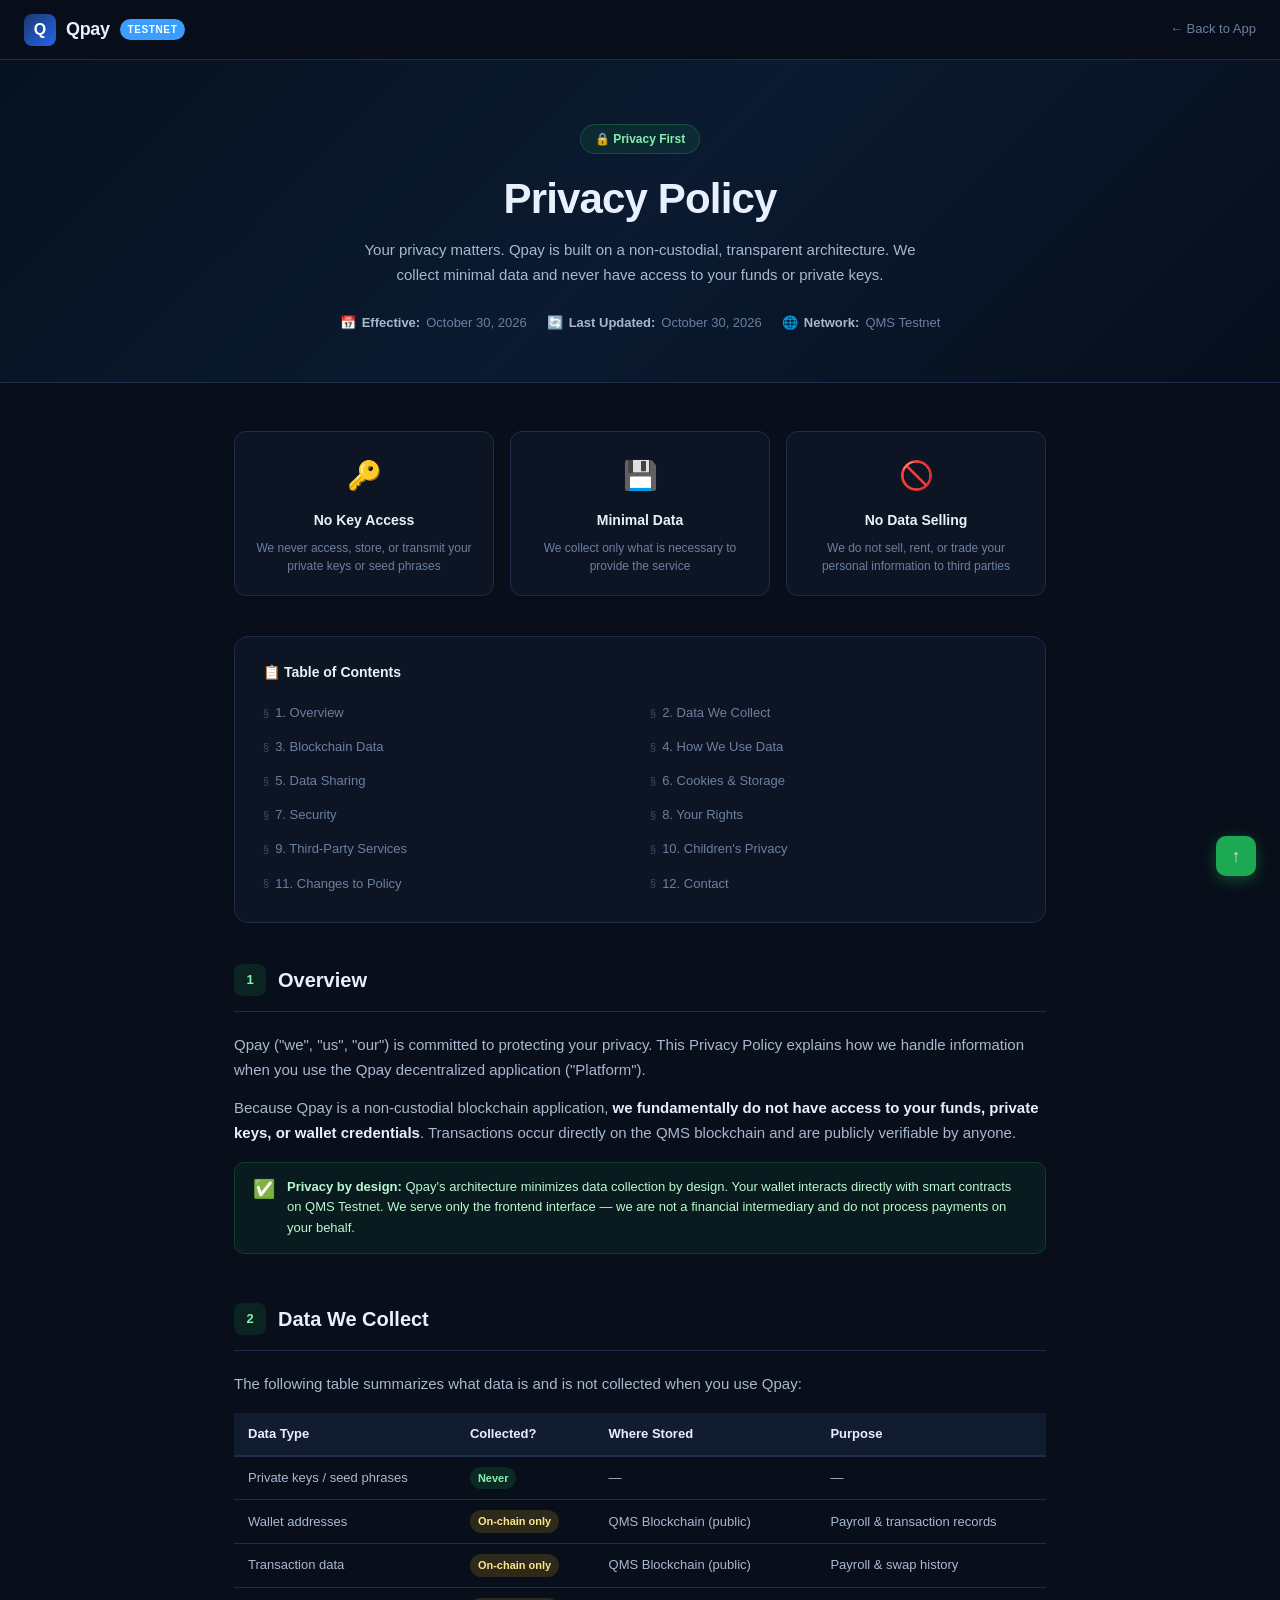
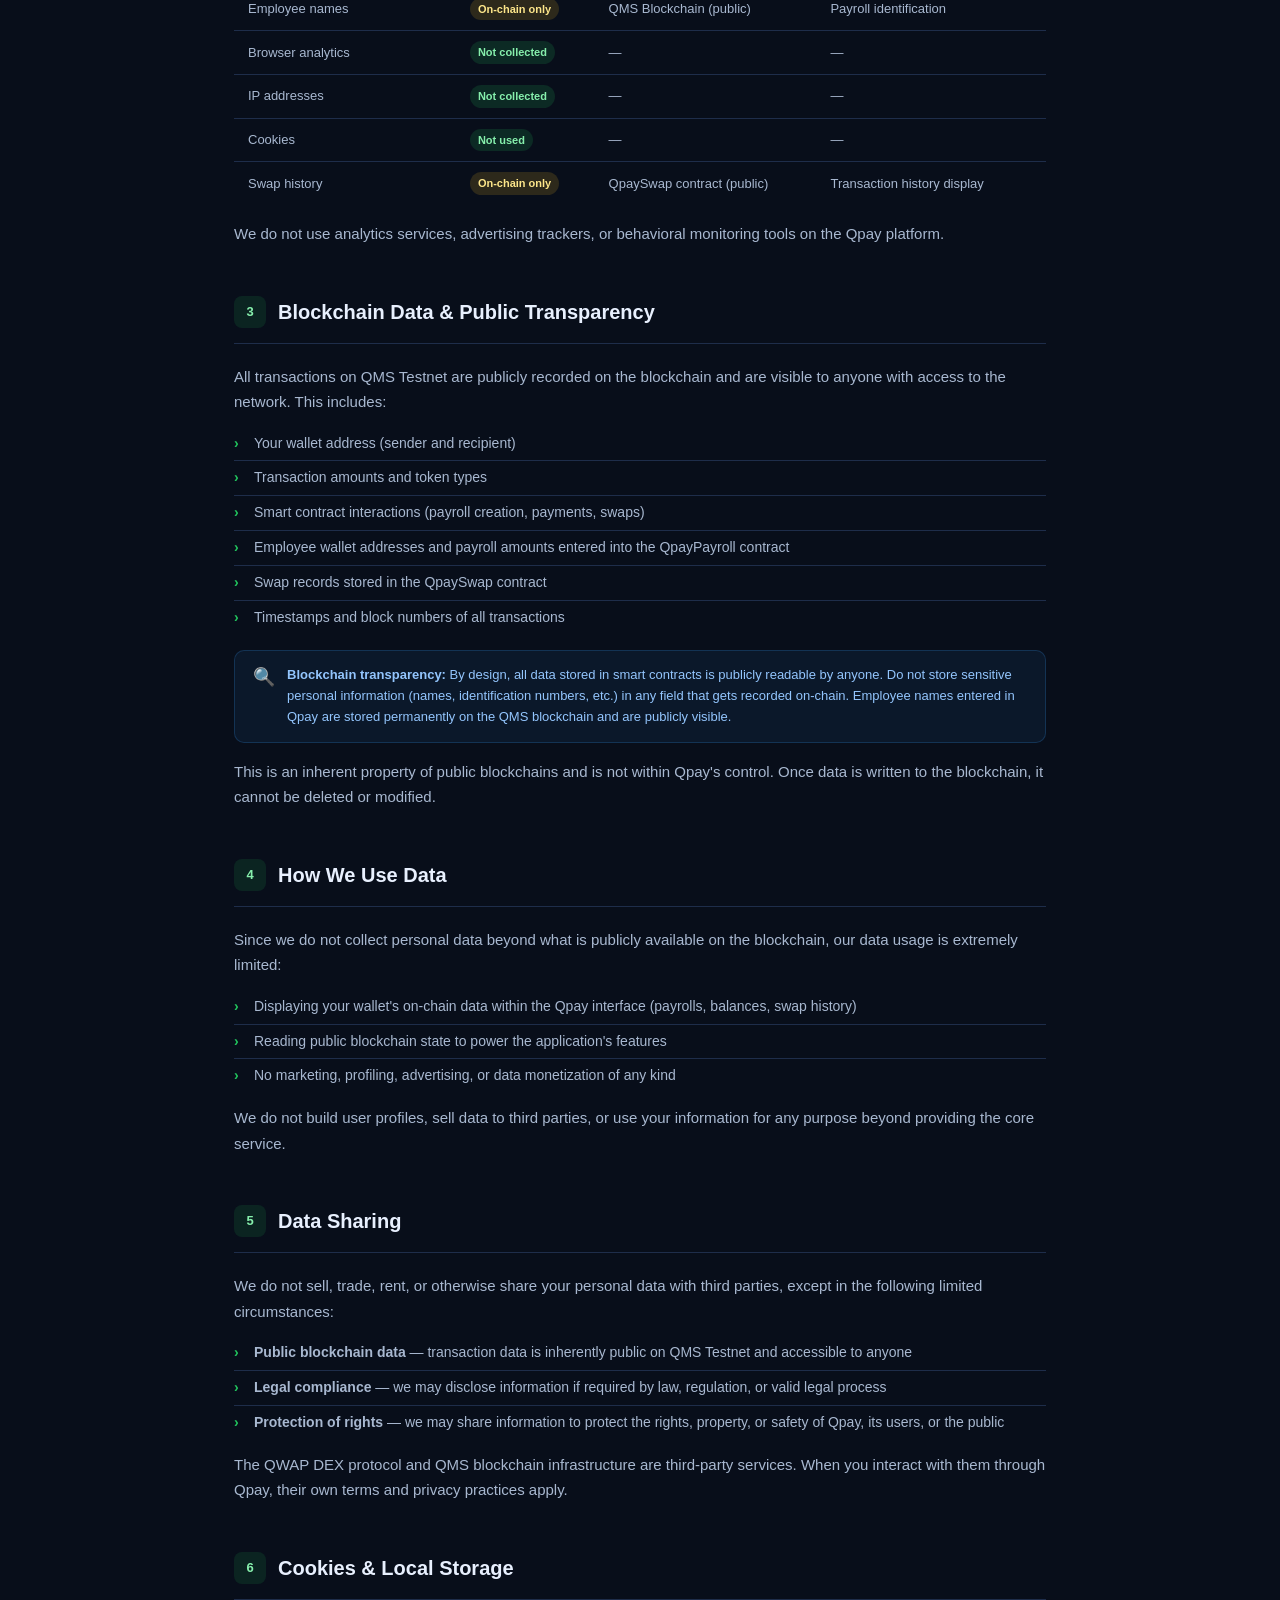
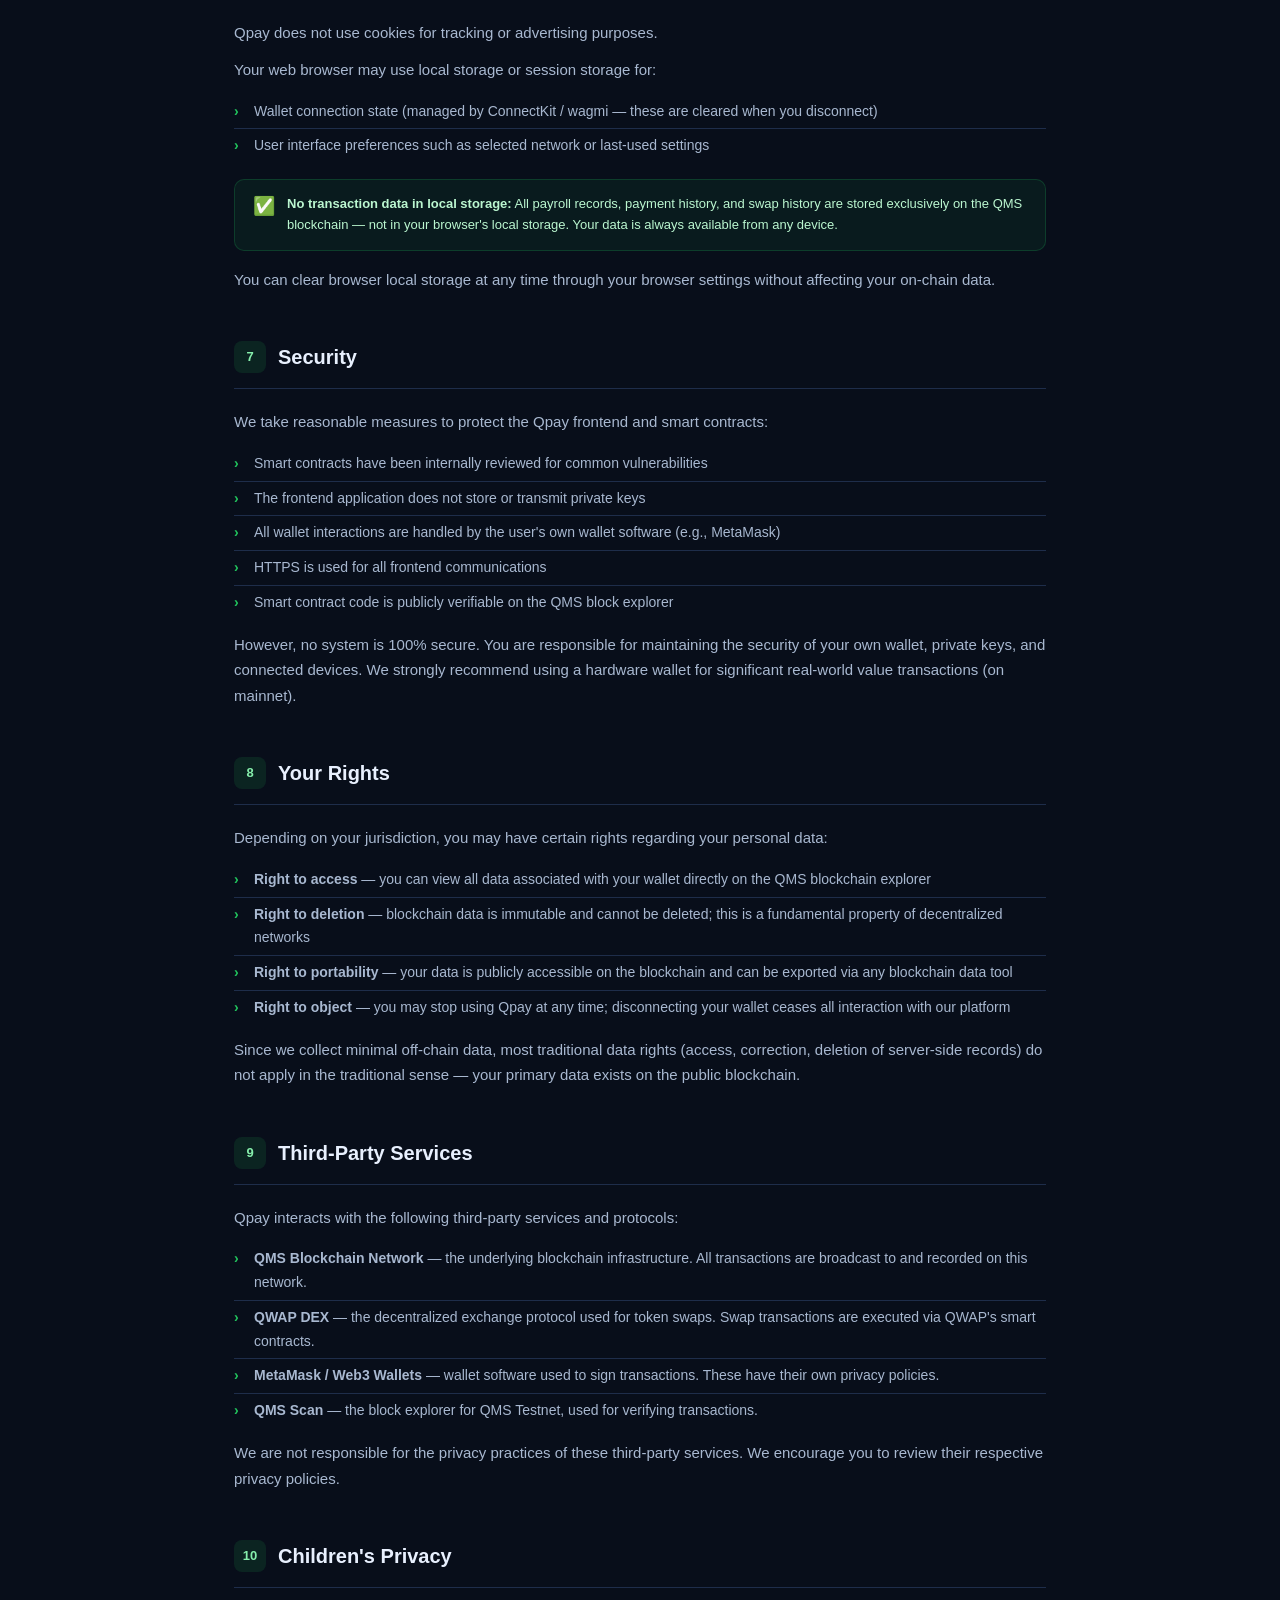
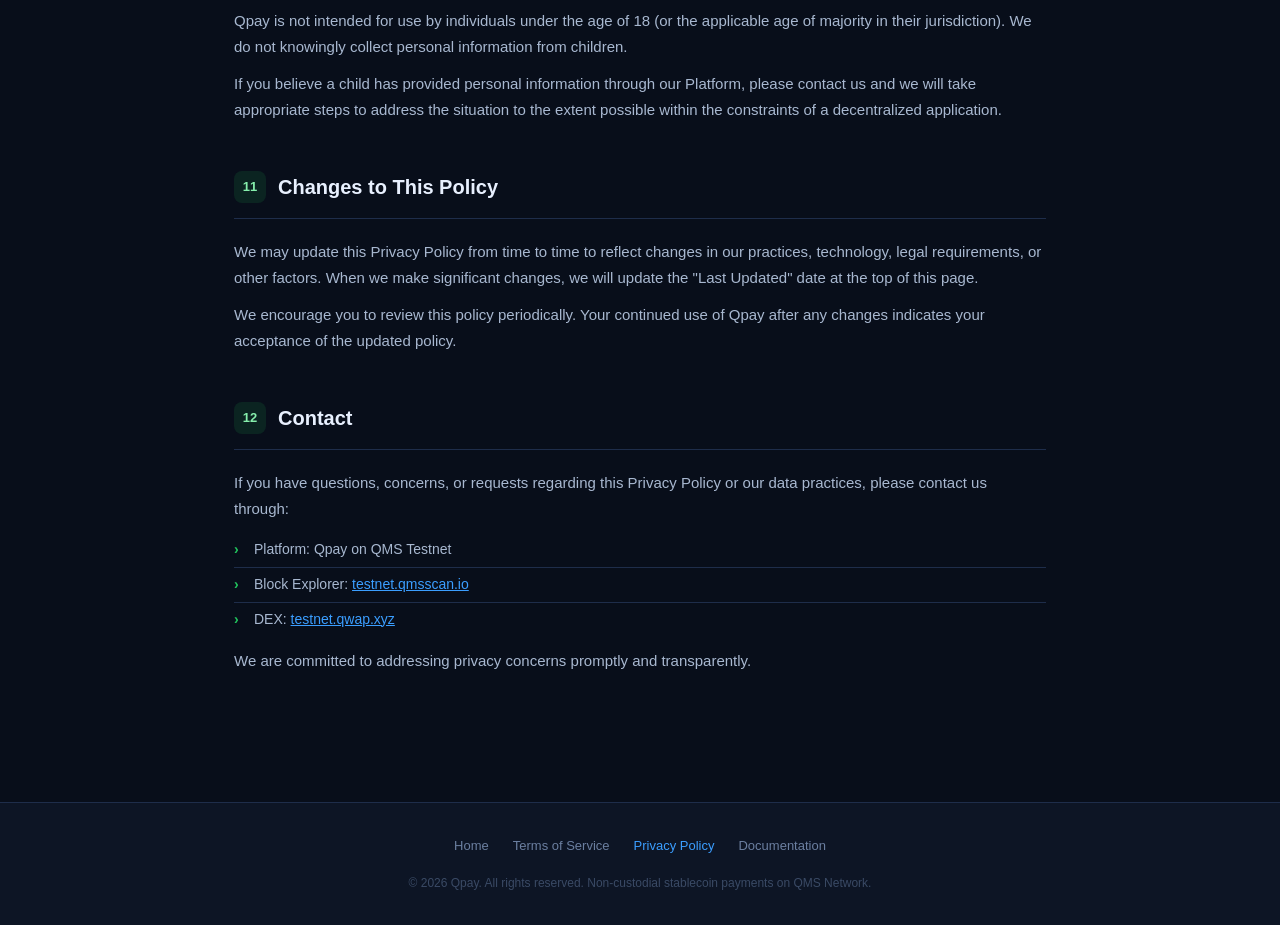
==== public/privacy.html @ ee0cf581 "Initial commit from Studio" ====
<!DOCTYPE html>
<html lang="en">
<head>
  <meta charset="UTF-8" />
  <meta name="viewport" content="width=device-width, initial-scale=1.0" />
  <title>Privacy Policy — Qpay</title>
  <style>
    *, *::before, *::after { box-sizing: border-box; margin: 0; padding: 0; }
    :root {
      --bg: #080e1a;
      --surf: #0d1525;
      --surf2: #111c30;
      --border: #1e2d4a;
      --acc: #3b9eff;
      --acc2: #60b4ff;
      --ink: #e8f0fe;
      --ink2: #a8b8d0;
      --muted: #6b7fa0;
      --subtle: #3a4a65;
      --success: #22c55e;
    }
    html { scroll-behavior: smooth; }
    body {
      background: var(--bg);
      color: var(--ink2);
      font-family: -apple-system, BlinkMacSystemFont, 'Segoe UI', Roboto, sans-serif;
      font-size: 15px;
      line-height: 1.7;
      min-height: 100vh;
    }

    nav {
      position: sticky; top: 0; z-index: 100;
      background: rgba(8,14,26,0.92);
      backdrop-filter: blur(16px);
      border-bottom: 1px solid var(--border);
      padding: 0 24px;
      display: flex; align-items: center; justify-content: space-between;
      height: 60px;
    }
    .nav-logo { display: flex; align-items: center; gap: 10px; text-decoration: none; }
    .nav-logo-icon {
      width: 32px; height: 32px; border-radius: 8px;
      background: linear-gradient(135deg, #1a3a6e, #2563eb);
      display: flex; align-items: center; justify-content: center;
      font-weight: 900; font-size: 16px; color: #fff;
    }
    .nav-logo-text { color: var(--ink); font-weight: 800; font-size: 18px; letter-spacing: -0.02em; }
    .nav-badge {
      background: var(--acc); color: #fff;
      font-size: 10px; font-weight: 700; letter-spacing: 0.06em;
      padding: 2px 8px; border-radius: 20px; text-transform: uppercase;
    }
    .nav-back {
      color: var(--muted); font-size: 13px; text-decoration: none;
      display: flex; align-items: center; gap: 6px;
      transition: color 0.2s;
    }
    .nav-back:hover { color: var(--acc); }

    .hero {
      background: linear-gradient(135deg, #071220 0%, #0b1a30 50%, #060e1c 100%);
      border-bottom: 1px solid var(--border);
      padding: 64px 24px 48px;
      text-align: center;
    }
    .hero-badge {
      display: inline-flex; align-items: center; gap: 6px;
      background: rgba(34,197,94,0.1); border: 1px solid rgba(34,197,94,0.25);
      color: #86efac; font-size: 12px; font-weight: 600;
      padding: 4px 14px; border-radius: 20px; margin-bottom: 20px;
    }
    .hero h1 {
      color: var(--ink); font-size: clamp(28px, 5vw, 42px);
      font-weight: 800; letter-spacing: -0.02em;
      margin-bottom: 12px; line-height: 1.2;
    }
    .hero p { color: var(--ink2); font-size: 15px; max-width: 560px; margin: 0 auto 24px; }
    .hero-meta {
      display: flex; align-items: center; justify-content: center; gap: 20px;
      flex-wrap: wrap;
    }
    .hero-meta span { color: var(--muted); font-size: 13px; display: flex; align-items: center; gap: 6px; }
    .hero-meta strong { color: var(--ink2); }

    /* ── Privacy highlight cards ── */
    .privacy-highlights {
      display: grid; grid-template-columns: repeat(3, 1fr); gap: 16px;
      margin-bottom: 40px;
    }
    @media (max-width: 640px) { .privacy-highlights { grid-template-columns: 1fr; } }
    .highlight-card {
      background: var(--surf); border: 1px solid var(--border);
      border-radius: 12px; padding: 20px;
      text-align: center;
    }
    .highlight-icon { font-size: 28px; margin-bottom: 10px; }
    .highlight-title { color: var(--ink); font-weight: 700; font-size: 14px; margin-bottom: 6px; }
    .highlight-desc { color: var(--muted); font-size: 12px; line-height: 1.5; }

    .container { max-width: 860px; margin: 0 auto; padding: 48px 24px 80px; }

    .toc {
      background: var(--surf); border: 1px solid var(--border);
      border-radius: 14px; padding: 24px 28px; margin-bottom: 40px;
    }
    .toc-title { color: var(--ink); font-weight: 700; font-size: 14px; margin-bottom: 14px; }
    .toc-grid { display: grid; grid-template-columns: 1fr 1fr; gap: 6px 20px; }
    .toc a {
      color: var(--muted); font-size: 13px; text-decoration: none;
      display: flex; align-items: center; gap: 6px;
      padding: 3px 0; transition: color 0.2s;
    }
    .toc a:hover { color: var(--acc); }
    .toc a::before { content: '§'; color: var(--subtle); font-size: 11px; }
    @media (max-width: 520px) { .toc-grid { grid-template-columns: 1fr; } }

    .section { margin-bottom: 48px; scroll-margin-top: 80px; }
    .section-header {
      display: flex; align-items: center; gap: 12px;
      margin-bottom: 20px; padding-bottom: 14px;
      border-bottom: 1px solid var(--border);
    }
    .section-num {
      width: 32px; height: 32px; border-radius: 8px; flex-shrink: 0;
      background: rgba(34,197,94,0.12); color: #86efac;
      font-size: 13px; font-weight: 800;
      display: flex; align-items: center; justify-content: center;
    }
    .section h2 { color: var(--ink); font-size: 20px; font-weight: 700; }
    .section p { color: var(--ink2); margin-bottom: 12px; }
    .section p:last-child { margin-bottom: 0; }
    .section ul { padding-left: 0; list-style: none; margin-bottom: 12px; }
    .section ul li {
      color: var(--ink2); font-size: 14px; padding: 5px 0 5px 20px;
      position: relative; border-bottom: 1px solid var(--border);
    }
    .section ul li:last-child { border-bottom: none; }
    .section ul li::before { content: '›'; color: var(--success); font-weight: 700; position: absolute; left: 0; top: 5px; }

    .callout {
      border-radius: 10px; padding: 14px 18px; margin: 16px 0;
      display: flex; gap: 12px; align-items: flex-start;
    }
    .callout-success { background: rgba(34,197,94,0.07); border: 1px solid rgba(34,197,94,0.2); }
    .callout-info { background: rgba(59,158,255,0.07); border: 1px solid rgba(59,158,255,0.2); }
    .callout-icon { font-size: 18px; flex-shrink: 0; line-height: 1.4; }
    .callout-body { font-size: 13px; line-height: 1.6; }
    .callout-success .callout-body { color: #bbf7d0; }
    .callout-info .callout-body { color: #93c5fd; }
    .callout strong { font-weight: 700; }

    /* Data table */
    .data-table { width: 100%; border-collapse: collapse; margin: 16px 0; font-size: 13px; }
    .data-table th {
      background: var(--surf2); color: var(--ink); font-weight: 700;
      padding: 10px 14px; text-align: left; border-bottom: 2px solid var(--border);
    }
    .data-table td {
      color: var(--ink2); padding: 10px 14px;
      border-bottom: 1px solid var(--border);
    }
    .data-table tr:last-child td { border-bottom: none; }
    .data-table tr:hover td { background: var(--surf2); }
    .tag {
      display: inline-block; padding: 2px 8px; border-radius: 20px;
      font-size: 11px; font-weight: 600;
    }
    .tag-no { background: rgba(34,197,94,0.15); color: #86efac; }
    .tag-yes { background: rgba(59,158,255,0.15); color: #93c5fd; }
    .tag-chain { background: rgba(251,191,36,0.15); color: #fde68a; }

    footer {
      background: var(--surf); border-top: 1px solid var(--border);
      padding: 32px 24px; text-align: center;
    }
    .footer-links { display: flex; justify-content: center; gap: 24px; flex-wrap: wrap; margin-bottom: 16px; }
    .footer-links a { color: var(--muted); font-size: 13px; text-decoration: none; transition: color 0.2s; }
    .footer-links a:hover { color: var(--acc); }
    .footer-links a.active { color: var(--acc); }
    footer p { color: var(--subtle); font-size: 12px; }

    .scroll-top {
      position: fixed; bottom: 24px; right: 24px;
      width: 40px; height: 40px; border-radius: 10px;
      background: var(--success); border: none; cursor: pointer;
      color: #fff; font-size: 18px; display: flex;
      align-items: center; justify-content: center;
      box-shadow: 0 4px 16px rgba(34,197,94,0.4);
      opacity: 0.85; transition: transform 0.2s, opacity 0.2s;
    }
    .scroll-top:hover { transform: translateY(-2px); opacity: 1; }
  </style>
</head>
<body>

<nav>
  <a href="/" class="nav-logo">
    <div class="nav-logo-icon">Q</div>
    <span class="nav-logo-text">Qpay</span>
    <span class="nav-badge">Testnet</span>
  </a>
  <a href="javascript:window.close()" class="nav-back">← Back to App</a>
</nav>

<div class="hero">
  <div class="hero-badge">🔒 Privacy First</div>
  <h1>Privacy Policy</h1>
  <p>Your privacy matters. Qpay is built on a non-custodial, transparent architecture. We collect minimal data and never have access to your funds or private keys.</p>
  <div class="hero-meta">
    <span>📅 <strong>Effective:</strong> October 30, 2026</span>
    <span>🔄 <strong>Last Updated:</strong> October 30, 2026</span>
    <span>🌐 <strong>Network:</strong> QMS Testnet</span>
  </div>
</div>

<div class="container">

  <!-- Privacy Highlights -->
  <div class="privacy-highlights">
    <div class="highlight-card">
      <div class="highlight-icon">🔑</div>
      <div class="highlight-title">No Key Access</div>
      <div class="highlight-desc">We never access, store, or transmit your private keys or seed phrases</div>
    </div>
    <div class="highlight-card">
      <div class="highlight-icon">💾</div>
      <div class="highlight-title">Minimal Data</div>
      <div class="highlight-desc">We collect only what is necessary to provide the service</div>
    </div>
    <div class="highlight-card">
      <div class="highlight-icon">🚫</div>
      <div class="highlight-title">No Data Selling</div>
      <div class="highlight-desc">We do not sell, rent, or trade your personal information to third parties</div>
    </div>
  </div>

  <!-- Table of Contents -->
  <div class="toc">
    <div class="toc-title">📋 Table of Contents</div>
    <div class="toc-grid">
      <a href="#overview">1. Overview</a>
      <a href="#data-collected">2. Data We Collect</a>
      <a href="#blockchain-data">3. Blockchain Data</a>
      <a href="#how-we-use">4. How We Use Data</a>
      <a href="#data-sharing">5. Data Sharing</a>
      <a href="#cookies">6. Cookies &amp; Storage</a>
      <a href="#security">7. Security</a>
      <a href="#rights">8. Your Rights</a>
      <a href="#third-party">9. Third-Party Services</a>
      <a href="#children">10. Children's Privacy</a>
      <a href="#changes">11. Changes to Policy</a>
      <a href="#contact">12. Contact</a>
    </div>
  </div>

  <!-- Section 1 -->
  <div class="section" id="overview">
    <div class="section-header">
      <div class="section-num">1</div>
      <h2>Overview</h2>
    </div>
    <p>Qpay ("we", "us", "our") is committed to protecting your privacy. This Privacy Policy explains how we handle information when you use the Qpay decentralized application ("Platform").</p>
    <p>Because Qpay is a non-custodial blockchain application, <strong style="color: var(--ink);">we fundamentally do not have access to your funds, private keys, or wallet credentials</strong>. Transactions occur directly on the QMS blockchain and are publicly verifiable by anyone.</p>
    <div class="callout callout-success">
      <span class="callout-icon">✅</span>
      <div class="callout-body"><strong>Privacy by design:</strong> Qpay's architecture minimizes data collection by design. Your wallet interacts directly with smart contracts on QMS Testnet. We serve only the frontend interface — we are not a financial intermediary and do not process payments on your behalf.</div>
    </div>
  </div>

  <!-- Section 2 -->
  <div class="section" id="data-collected">
    <div class="section-header">
      <div class="section-num">2</div>
      <h2>Data We Collect</h2>
    </div>
    <p>The following table summarizes what data is and is not collected when you use Qpay:</p>
    <table class="data-table">
      <thead>
        <tr>
          <th>Data Type</th>
          <th>Collected?</th>
          <th>Where Stored</th>
          <th>Purpose</th>
        </tr>
      </thead>
      <tbody>
        <tr>
          <td>Private keys / seed phrases</td>
          <td><span class="tag tag-no">Never</span></td>
          <td>—</td>
          <td>—</td>
        </tr>
        <tr>
          <td>Wallet addresses</td>
          <td><span class="tag tag-chain">On-chain only</span></td>
          <td>QMS Blockchain (public)</td>
          <td>Payroll &amp; transaction records</td>
        </tr>
        <tr>
          <td>Transaction data</td>
          <td><span class="tag tag-chain">On-chain only</span></td>
          <td>QMS Blockchain (public)</td>
          <td>Payroll &amp; swap history</td>
        </tr>
        <tr>
          <td>Employee names</td>
          <td><span class="tag tag-chain">On-chain only</span></td>
          <td>QMS Blockchain (public)</td>
          <td>Payroll identification</td>
        </tr>
        <tr>
          <td>Browser analytics</td>
          <td><span class="tag tag-no">Not collected</span></td>
          <td>—</td>
          <td>—</td>
        </tr>
        <tr>
          <td>IP addresses</td>
          <td><span class="tag tag-no">Not collected</span></td>
          <td>—</td>
          <td>—</td>
        </tr>
        <tr>
          <td>Cookies</td>
          <td><span class="tag tag-no">Not used</span></td>
          <td>—</td>
          <td>—</td>
        </tr>
        <tr>
          <td>Swap history</td>
          <td><span class="tag tag-chain">On-chain only</span></td>
          <td>QpaySwap contract (public)</td>
          <td>Transaction history display</td>
        </tr>
      </tbody>
    </table>
    <p>We do not use analytics services, advertising trackers, or behavioral monitoring tools on the Qpay platform.</p>
  </div>

  <!-- Section 3 -->
  <div class="section" id="blockchain-data">
    <div class="section-header">
      <div class="section-num">3</div>
      <h2>Blockchain Data &amp; Public Transparency</h2>
    </div>
    <p>All transactions on QMS Testnet are publicly recorded on the blockchain and are visible to anyone with access to the network. This includes:</p>
    <ul>
      <li>Your wallet address (sender and recipient)</li>
      <li>Transaction amounts and token types</li>
      <li>Smart contract interactions (payroll creation, payments, swaps)</li>
      <li>Employee wallet addresses and payroll amounts entered into the QpayPayroll contract</li>
      <li>Swap records stored in the QpaySwap contract</li>
      <li>Timestamps and block numbers of all transactions</li>
    </ul>
    <div class="callout callout-info">
      <span class="callout-icon">🔍</span>
      <div class="callout-body"><strong>Blockchain transparency:</strong> By design, all data stored in smart contracts is publicly readable by anyone. Do not store sensitive personal information (names, identification numbers, etc.) in any field that gets recorded on-chain. Employee names entered in Qpay are stored permanently on the QMS blockchain and are publicly visible.</div>
    </div>
    <p>This is an inherent property of public blockchains and is not within Qpay's control. Once data is written to the blockchain, it cannot be deleted or modified.</p>
  </div>

  <!-- Section 4 -->
  <div class="section" id="how-we-use">
    <div class="section-header">
      <div class="section-num">4</div>
      <h2>How We Use Data</h2>
    </div>
    <p>Since we do not collect personal data beyond what is publicly available on the blockchain, our data usage is extremely limited:</p>
    <ul>
      <li>Displaying your wallet's on-chain data within the Qpay interface (payrolls, balances, swap history)</li>
      <li>Reading public blockchain state to power the application's features</li>
      <li>No marketing, profiling, advertising, or data monetization of any kind</li>
    </ul>
    <p>We do not build user profiles, sell data to third parties, or use your information for any purpose beyond providing the core service.</p>
  </div>

  <!-- Section 5 -->
  <div class="section" id="data-sharing">
    <div class="section-header">
      <div class="section-num">5</div>
      <h2>Data Sharing</h2>
    </div>
    <p>We do not sell, trade, rent, or otherwise share your personal data with third parties, except in the following limited circumstances:</p>
    <ul>
      <li><strong>Public blockchain data</strong> — transaction data is inherently public on QMS Testnet and accessible to anyone</li>
      <li><strong>Legal compliance</strong> — we may disclose information if required by law, regulation, or valid legal process</li>
      <li><strong>Protection of rights</strong> — we may share information to protect the rights, property, or safety of Qpay, its users, or the public</li>
    </ul>
    <p>The QWAP DEX protocol and QMS blockchain infrastructure are third-party services. When you interact with them through Qpay, their own terms and privacy practices apply.</p>
  </div>

  <!-- Section 6 -->
  <div class="section" id="cookies">
    <div class="section-header">
      <div class="section-num">6</div>
      <h2>Cookies &amp; Local Storage</h2>
    </div>
    <p>Qpay does not use cookies for tracking or advertising purposes.</p>
    <p>Your web browser may use local storage or session storage for:</p>
    <ul>
      <li>Wallet connection state (managed by ConnectKit / wagmi — these are cleared when you disconnect)</li>
      <li>User interface preferences such as selected network or last-used settings</li>
    </ul>
    <div class="callout callout-success">
      <span class="callout-icon">✅</span>
      <div class="callout-body"><strong>No transaction data in local storage:</strong> All payroll records, payment history, and swap history are stored exclusively on the QMS blockchain — not in your browser's local storage. Your data is always available from any device.</div>
    </div>
    <p>You can clear browser local storage at any time through your browser settings without affecting your on-chain data.</p>
  </div>

  <!-- Section 7 -->
  <div class="section" id="security">
    <div class="section-header">
      <div class="section-num">7</div>
      <h2>Security</h2>
    </div>
    <p>We take reasonable measures to protect the Qpay frontend and smart contracts:</p>
    <ul>
      <li>Smart contracts have been internally reviewed for common vulnerabilities</li>
      <li>The frontend application does not store or transmit private keys</li>
      <li>All wallet interactions are handled by the user's own wallet software (e.g., MetaMask)</li>
      <li>HTTPS is used for all frontend communications</li>
      <li>Smart contract code is publicly verifiable on the QMS block explorer</li>
    </ul>
    <p>However, no system is 100% secure. You are responsible for maintaining the security of your own wallet, private keys, and connected devices. We strongly recommend using a hardware wallet for significant real-world value transactions (on mainnet).</p>
  </div>

  <!-- Section 8 -->
  <div class="section" id="rights">
    <div class="section-header">
      <div class="section-num">8</div>
      <h2>Your Rights</h2>
    </div>
    <p>Depending on your jurisdiction, you may have certain rights regarding your personal data:</p>
    <ul>
      <li><strong>Right to access</strong> — you can view all data associated with your wallet directly on the QMS blockchain explorer</li>
      <li><strong>Right to deletion</strong> — blockchain data is immutable and cannot be deleted; this is a fundamental property of decentralized networks</li>
      <li><strong>Right to portability</strong> — your data is publicly accessible on the blockchain and can be exported via any blockchain data tool</li>
      <li><strong>Right to object</strong> — you may stop using Qpay at any time; disconnecting your wallet ceases all interaction with our platform</li>
    </ul>
    <p>Since we collect minimal off-chain data, most traditional data rights (access, correction, deletion of server-side records) do not apply in the traditional sense — your primary data exists on the public blockchain.</p>
  </div>

  <!-- Section 9 -->
  <div class="section" id="third-party">
    <div class="section-header">
      <div class="section-num">9</div>
      <h2>Third-Party Services</h2>
    </div>
    <p>Qpay interacts with the following third-party services and protocols:</p>
    <ul>
      <li><strong>QMS Blockchain Network</strong> — the underlying blockchain infrastructure. All transactions are broadcast to and recorded on this network.</li>
      <li><strong>QWAP DEX</strong> — the decentralized exchange protocol used for token swaps. Swap transactions are executed via QWAP's smart contracts.</li>
      <li><strong>MetaMask / Web3 Wallets</strong> — wallet software used to sign transactions. These have their own privacy policies.</li>
      <li><strong>QMS Scan</strong> — the block explorer for QMS Testnet, used for verifying transactions.</li>
    </ul>
    <p>We are not responsible for the privacy practices of these third-party services. We encourage you to review their respective privacy policies.</p>
  </div>

  <!-- Section 10 -->
  <div class="section" id="children">
    <div class="section-header">
      <div class="section-num">10</div>
      <h2>Children's Privacy</h2>
    </div>
    <p>Qpay is not intended for use by individuals under the age of 18 (or the applicable age of majority in their jurisdiction). We do not knowingly collect personal information from children.</p>
    <p>If you believe a child has provided personal information through our Platform, please contact us and we will take appropriate steps to address the situation to the extent possible within the constraints of a decentralized application.</p>
  </div>

  <!-- Section 11 -->
  <div class="section" id="changes">
    <div class="section-header">
      <div class="section-num">11</div>
      <h2>Changes to This Policy</h2>
    </div>
    <p>We may update this Privacy Policy from time to time to reflect changes in our practices, technology, legal requirements, or other factors. When we make significant changes, we will update the "Last Updated" date at the top of this page.</p>
    <p>We encourage you to review this policy periodically. Your continued use of Qpay after any changes indicates your acceptance of the updated policy.</p>
  </div>

  <!-- Section 12 -->
  <div class="section" id="contact">
    <div class="section-header">
      <div class="section-num">12</div>
      <h2>Contact</h2>
    </div>
    <p>If you have questions, concerns, or requests regarding this Privacy Policy or our data practices, please contact us through:</p>
    <ul>
      <li>Platform: Qpay on QMS Testnet</li>
      <li>Block Explorer: <a href="https://testnet.qmsscan.io" target="_blank" rel="noopener noreferrer" style="color: var(--acc);">testnet.qmsscan.io</a></li>
      <li>DEX: <a href="https://testnet.qwap.xyz" target="_blank" rel="noopener noreferrer" style="color: var(--acc);">testnet.qwap.xyz</a></li>
    </ul>
    <p>We are committed to addressing privacy concerns promptly and transparently.</p>
  </div>

</div>

<footer>
  <div class="footer-links">
    <a href="/">Home</a>
    <a href="/terms.html">Terms of Service</a>
    <a href="/privacy.html" class="active">Privacy Policy</a>
    <a href="/docs.html">Documentation</a>
  </div>
  <p>© 2026 Qpay. All rights reserved. Non-custodial stablecoin payments on QMS Network.</p>
</footer>

<button class="scroll-top" onclick="window.scrollTo({top:0,behavior:'smooth'})" title="Back to top">↑</button>

</body>
</html>
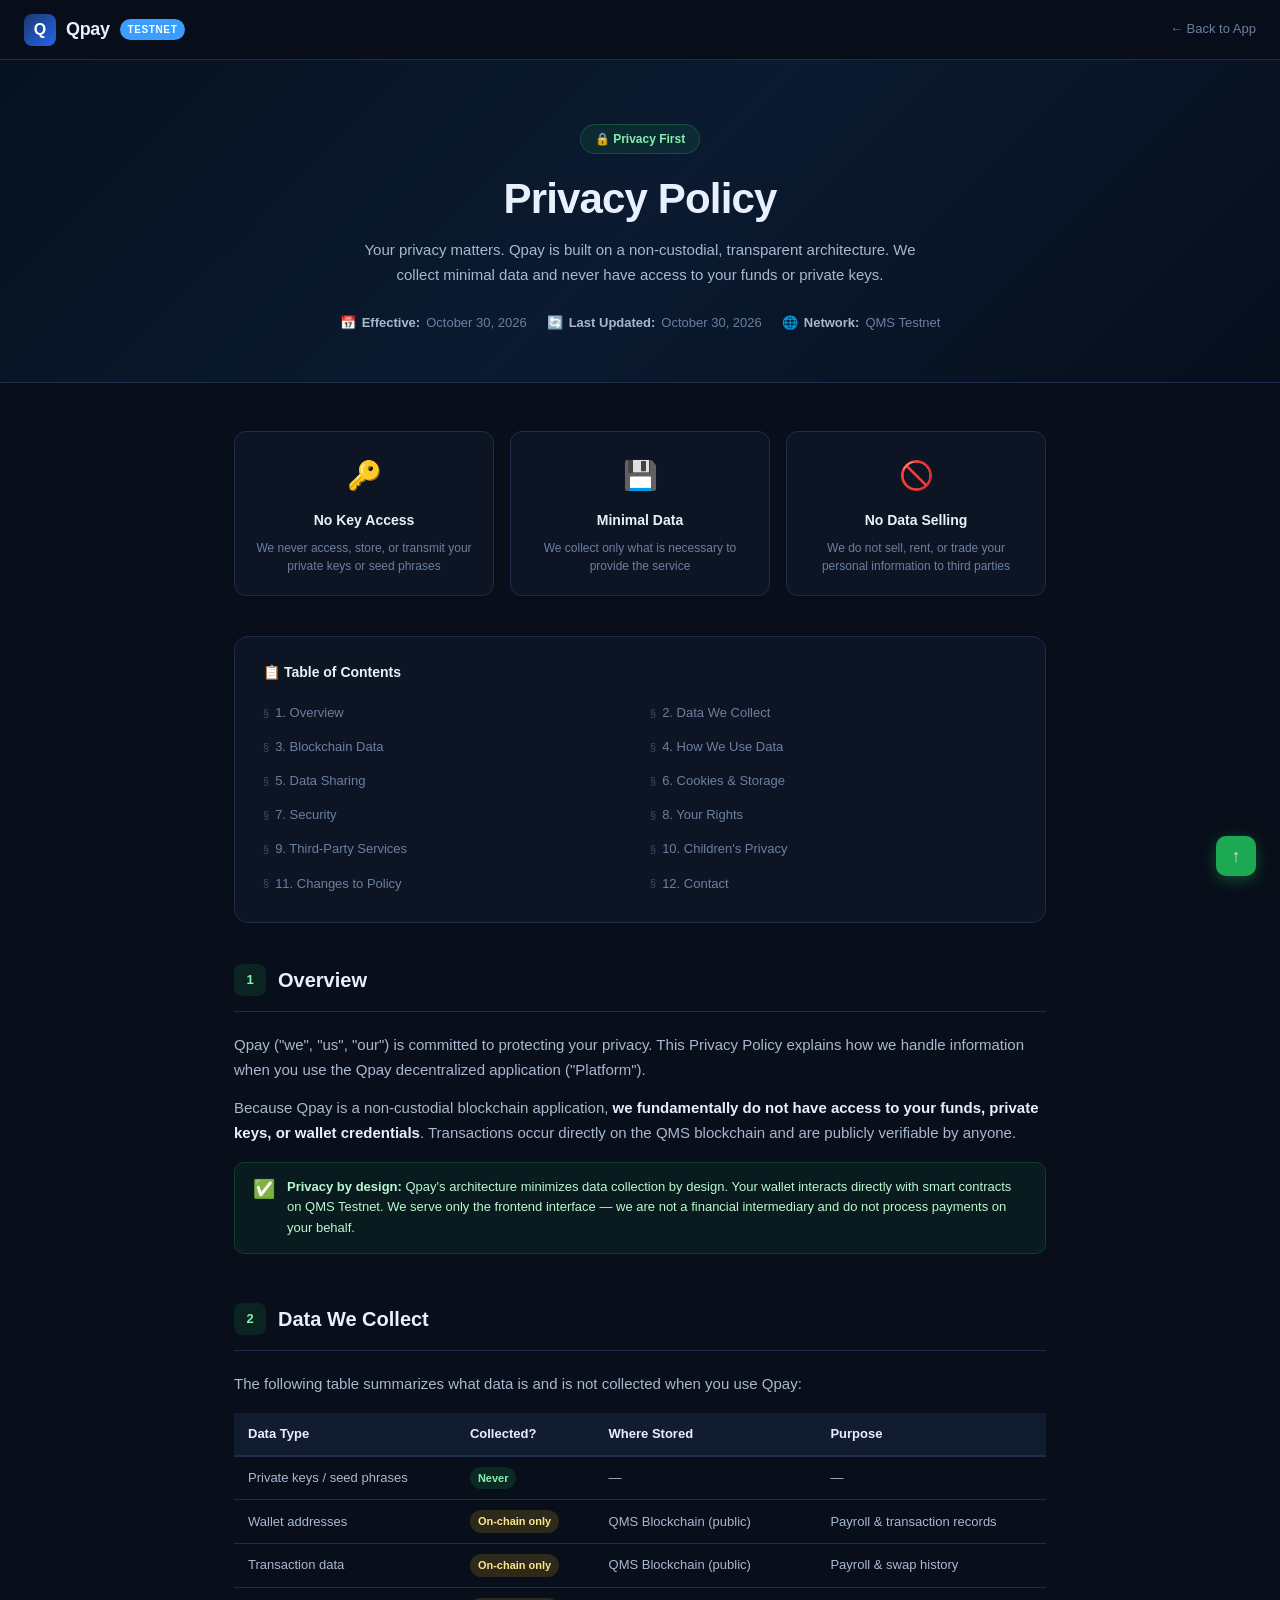
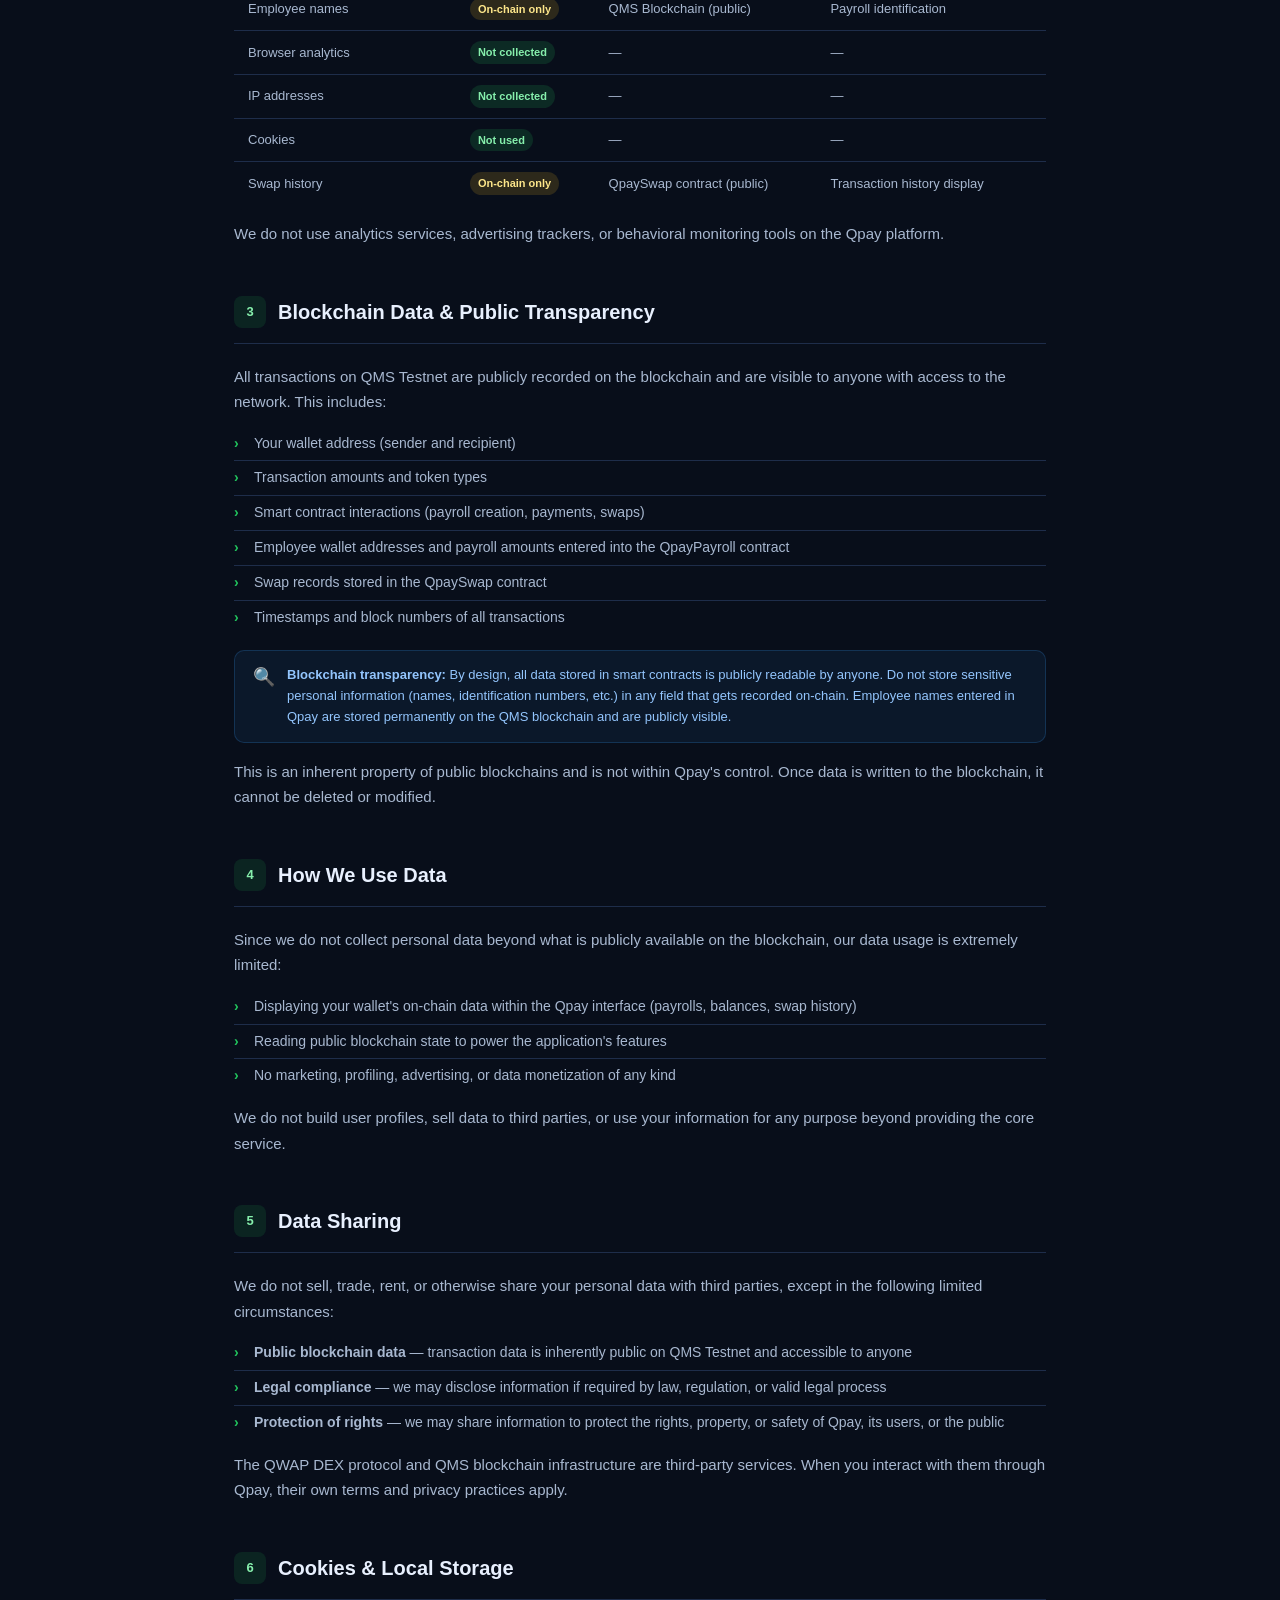
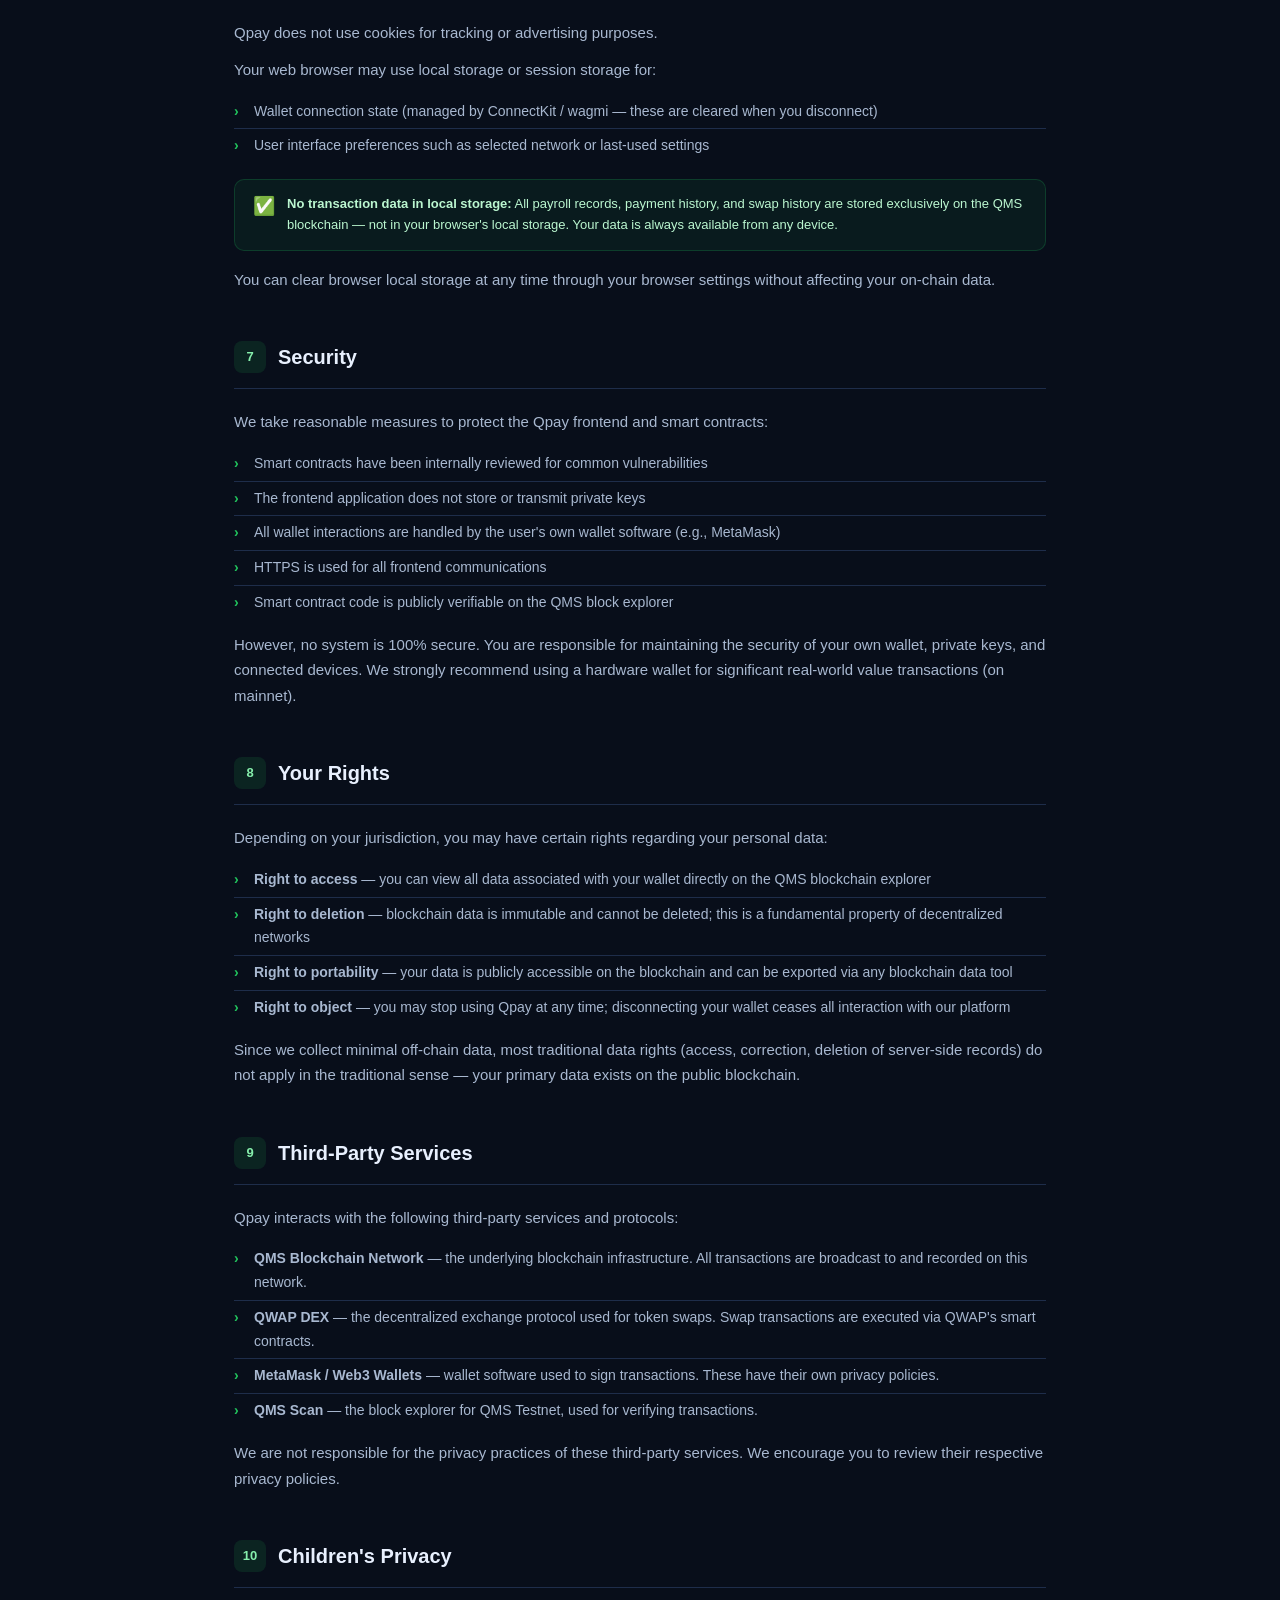
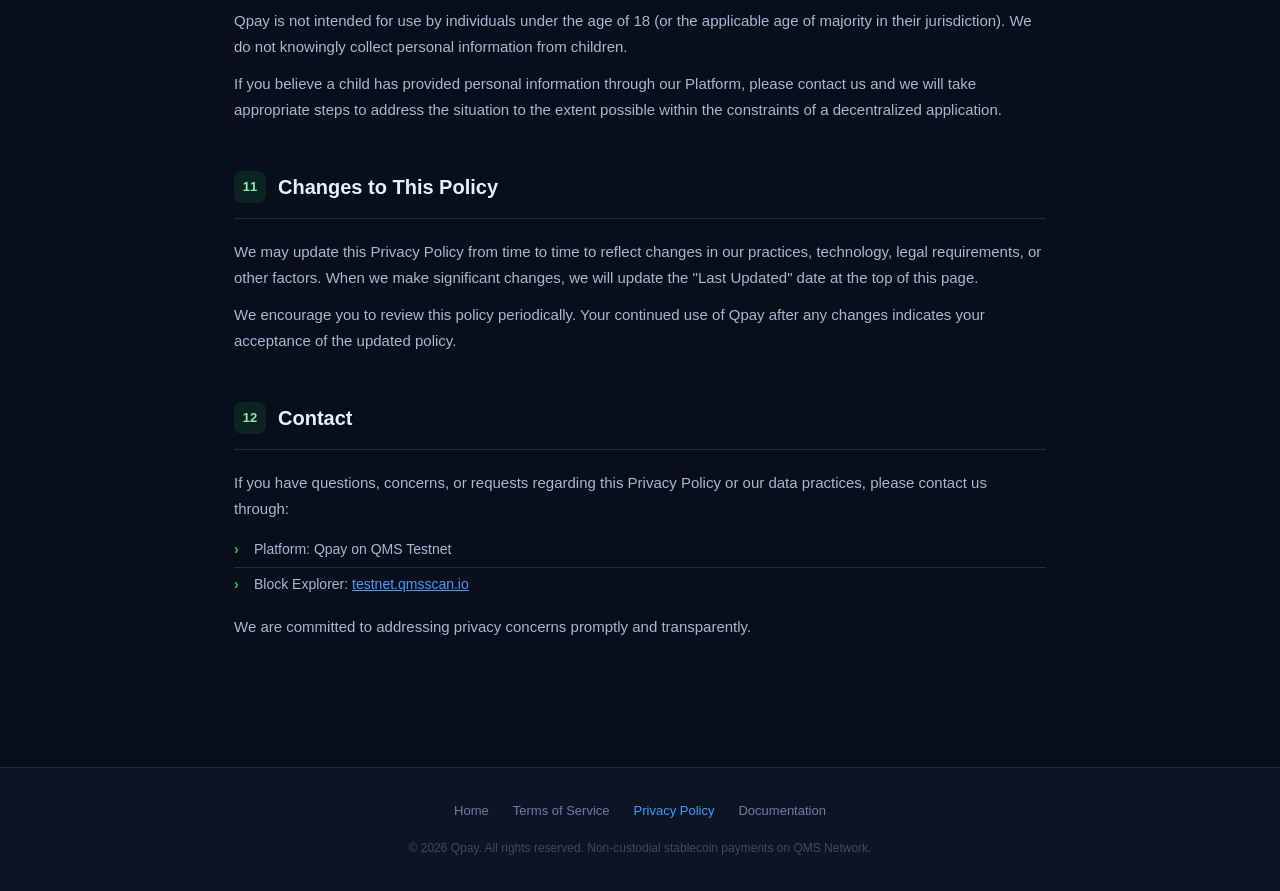
==== commit a6a1c7ee: "push 1" ====
--- a/public/privacy.html
+++ b/public/privacy.html
@@ -488,7 +488,7 @@
     <ul>
       <li>Platform: Qpay on QMS Testnet</li>
       <li>Block Explorer: <a href="https://testnet.qmsscan.io" target="_blank" rel="noopener noreferrer" style="color: var(--acc);">testnet.qmsscan.io</a></li>
-      <li>DEX: <a href="https://testnet.qwap.xyz" target="_blank" rel="noopener noreferrer" style="color: var(--acc);">testnet.qwap.xyz</a></li>
+
     </ul>
     <p>We are committed to addressing privacy concerns promptly and transparently.</p>
   </div>
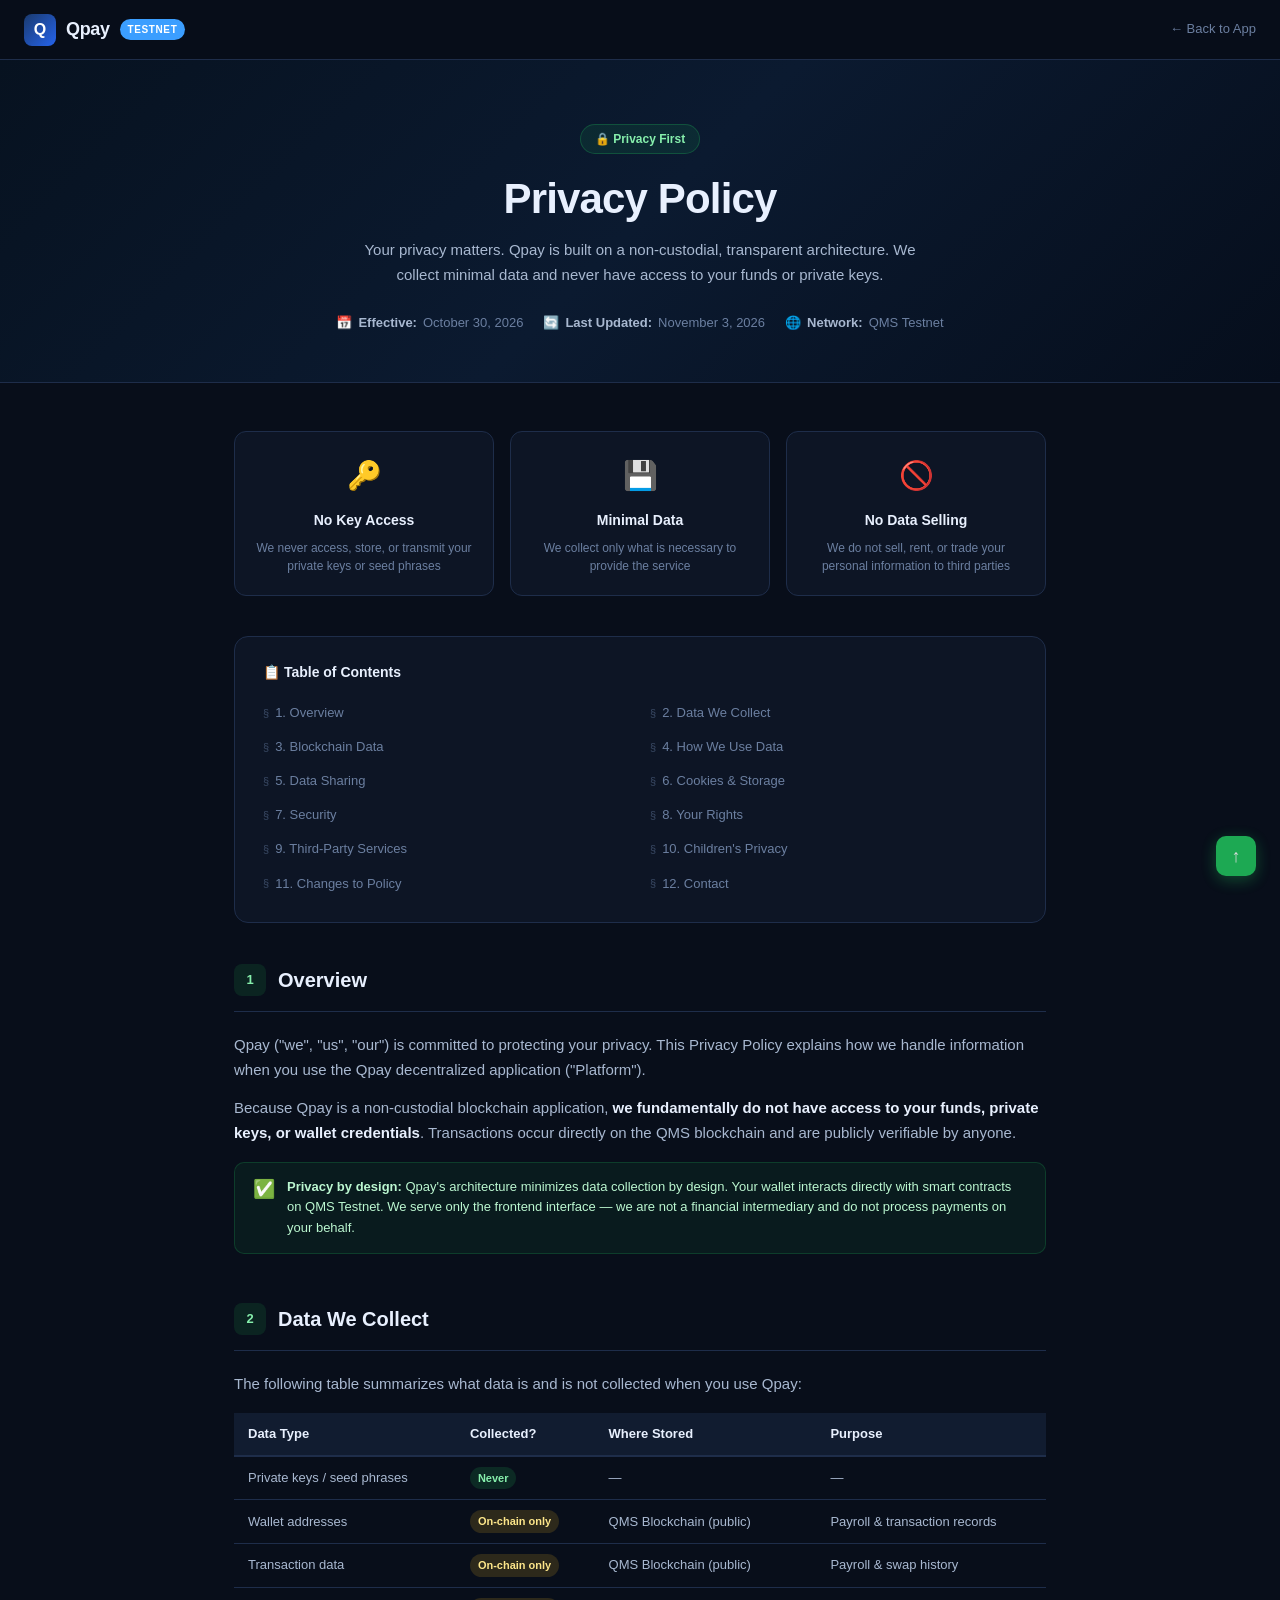
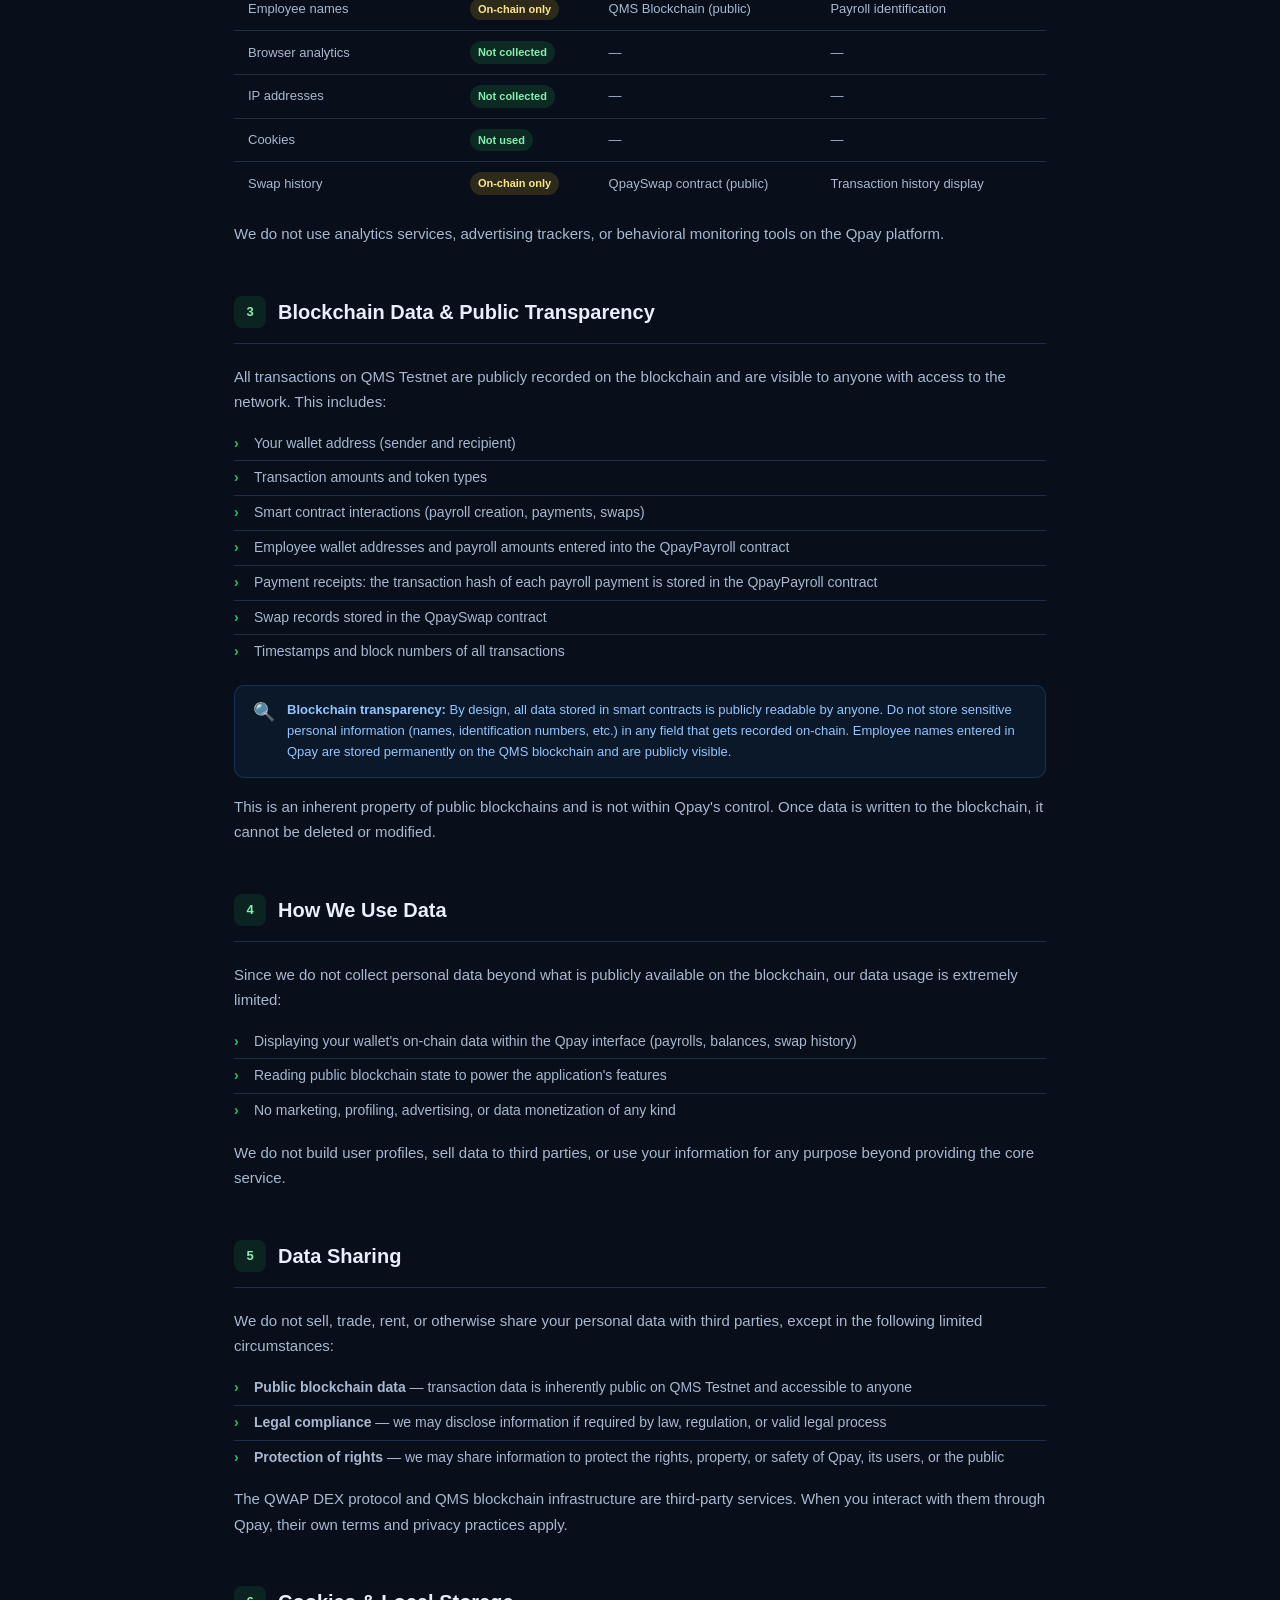
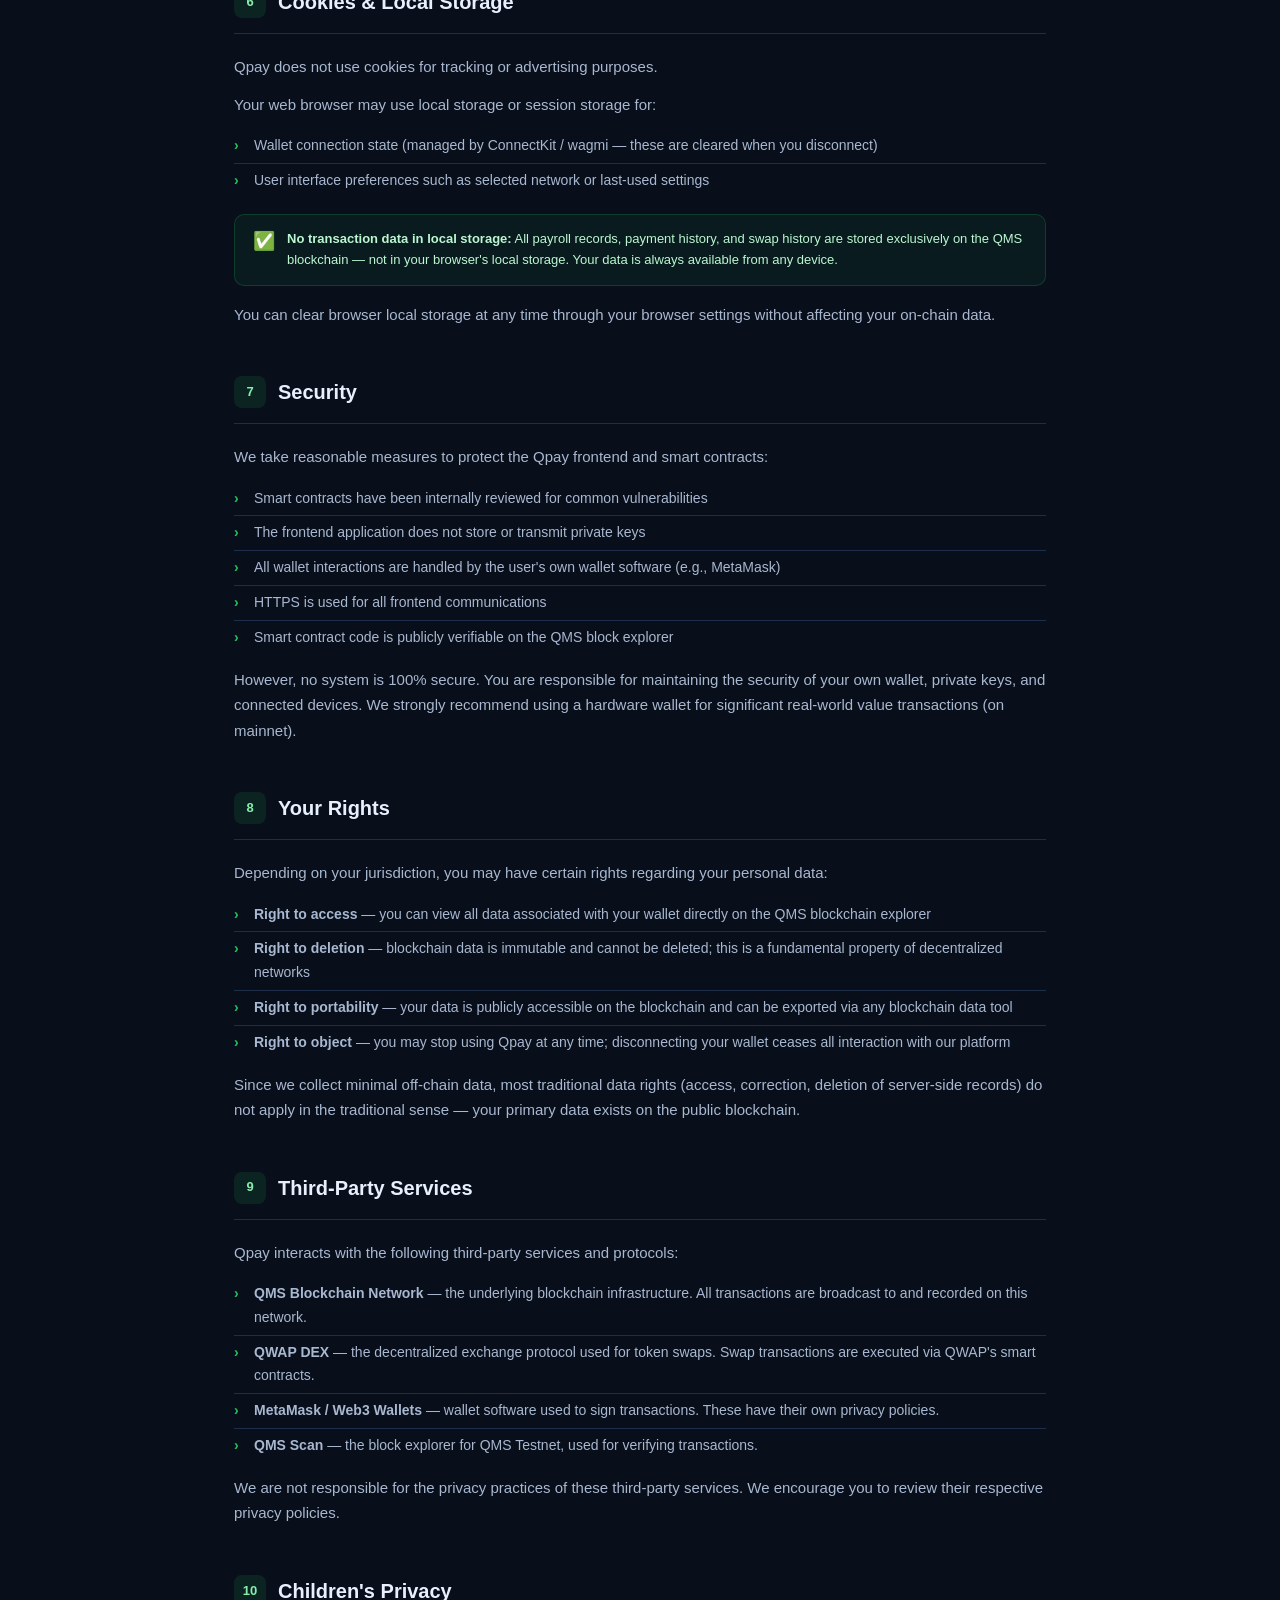
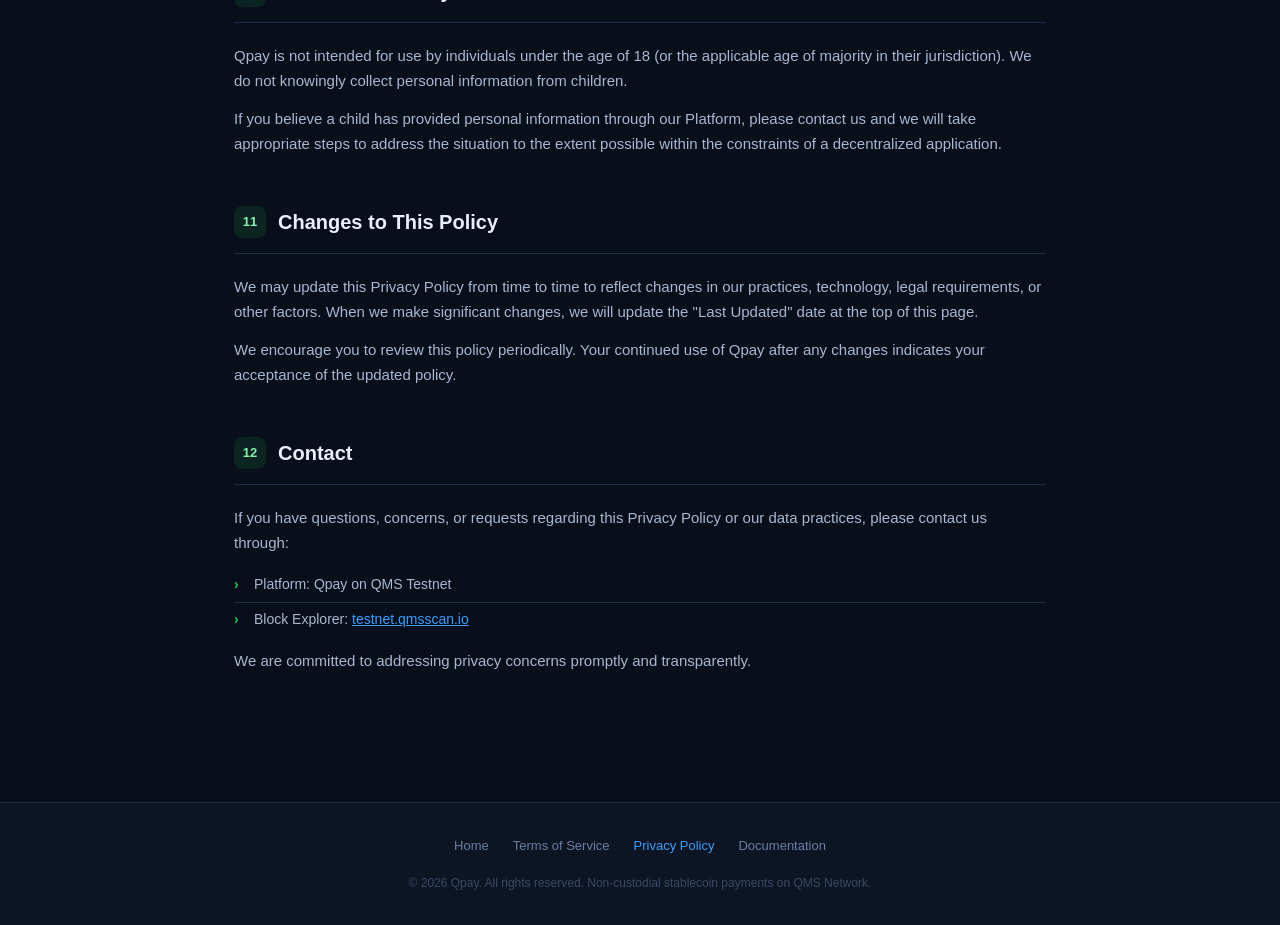
==== commit f341a1bc: "push 2" ====
--- a/public/privacy.html
+++ b/public/privacy.html
@@ -209,7 +209,7 @@
   <p>Your privacy matters. Qpay is built on a non-custodial, transparent architecture. We collect minimal data and never have access to your funds or private keys.</p>
   <div class="hero-meta">
     <span>📅 <strong>Effective:</strong> October 30, 2026</span>
-    <span>🔄 <strong>Last Updated:</strong> October 30, 2026</span>
+    <span>🔄 <strong>Last Updated:</strong> November 3, 2026</span>
     <span>🌐 <strong>Network:</strong> QMS Testnet</span>
   </div>
 </div>
@@ -350,6 +350,7 @@
       <li>Transaction amounts and token types</li>
       <li>Smart contract interactions (payroll creation, payments, swaps)</li>
       <li>Employee wallet addresses and payroll amounts entered into the QpayPayroll contract</li>
+      <li>Payment receipts: the transaction hash of each payroll payment is stored in the QpayPayroll contract</li>
       <li>Swap records stored in the QpaySwap contract</li>
       <li>Timestamps and block numbers of all transactions</li>
     </ul>
